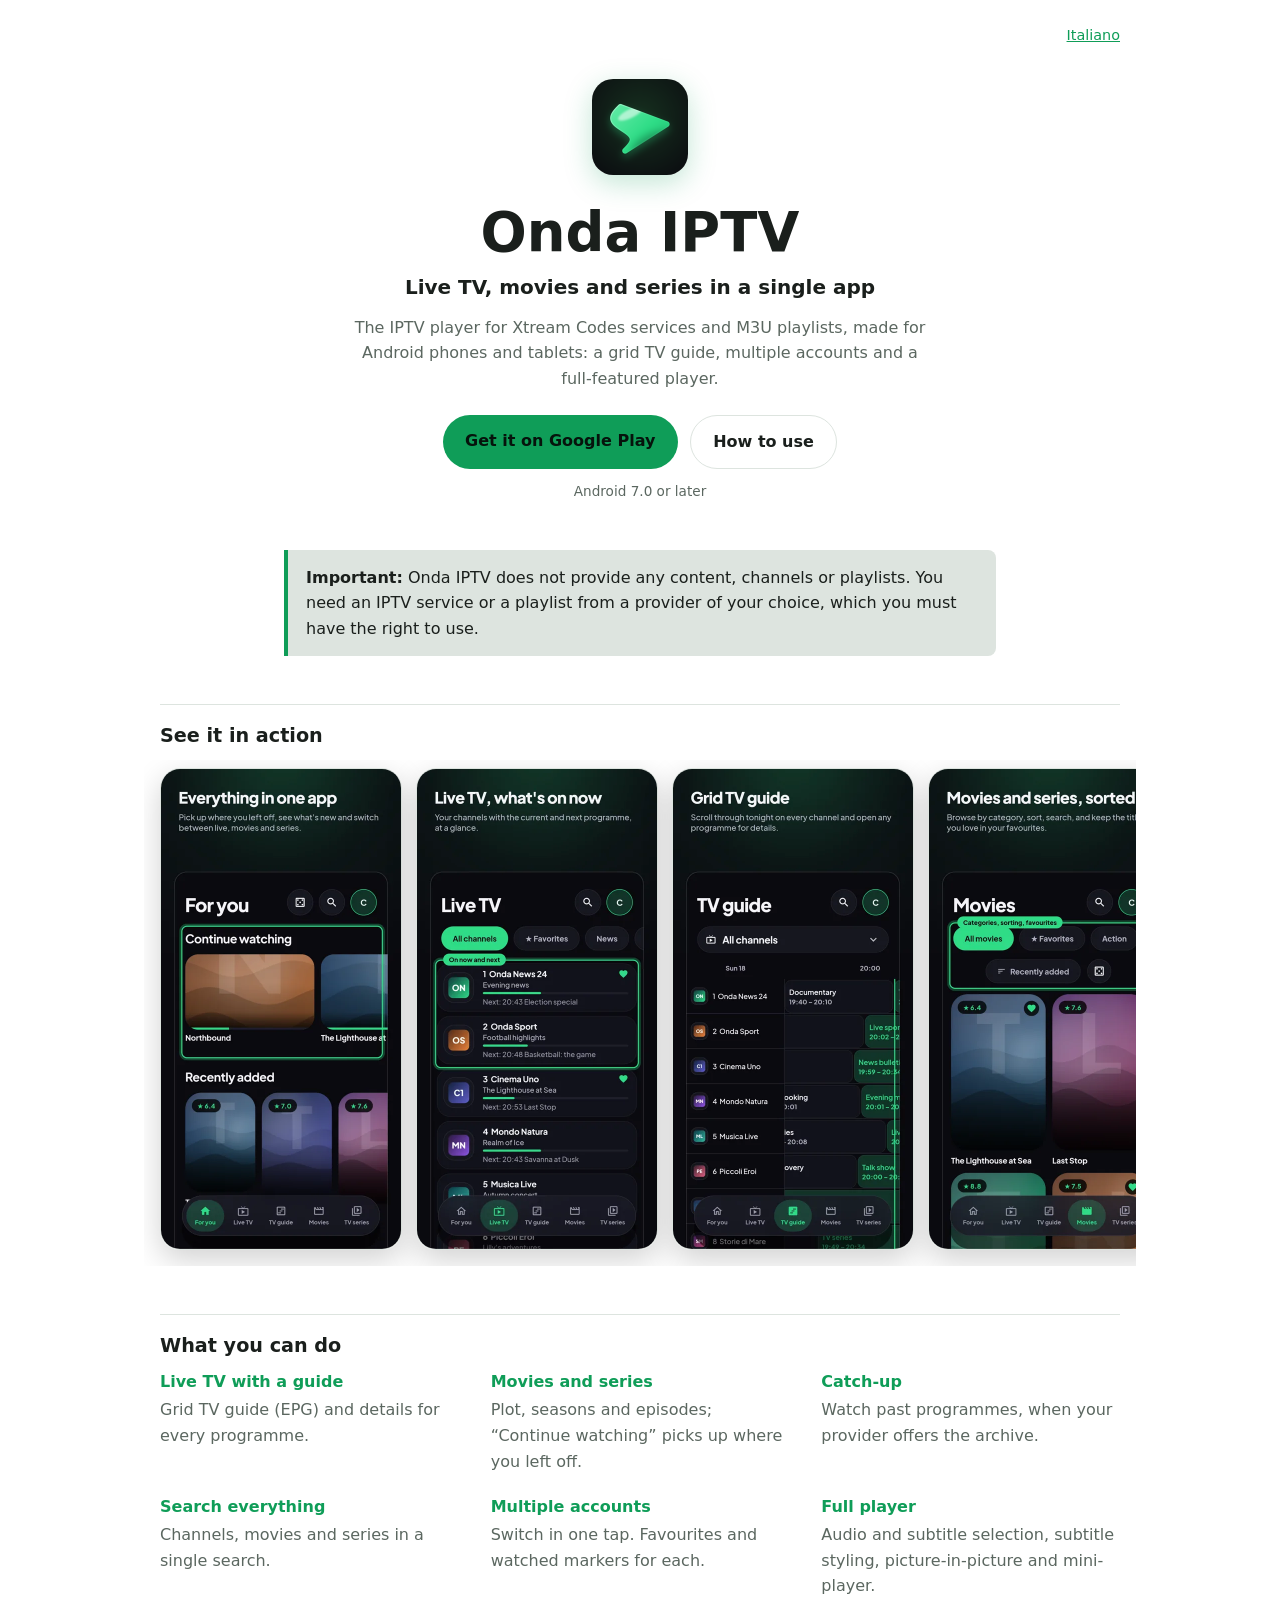
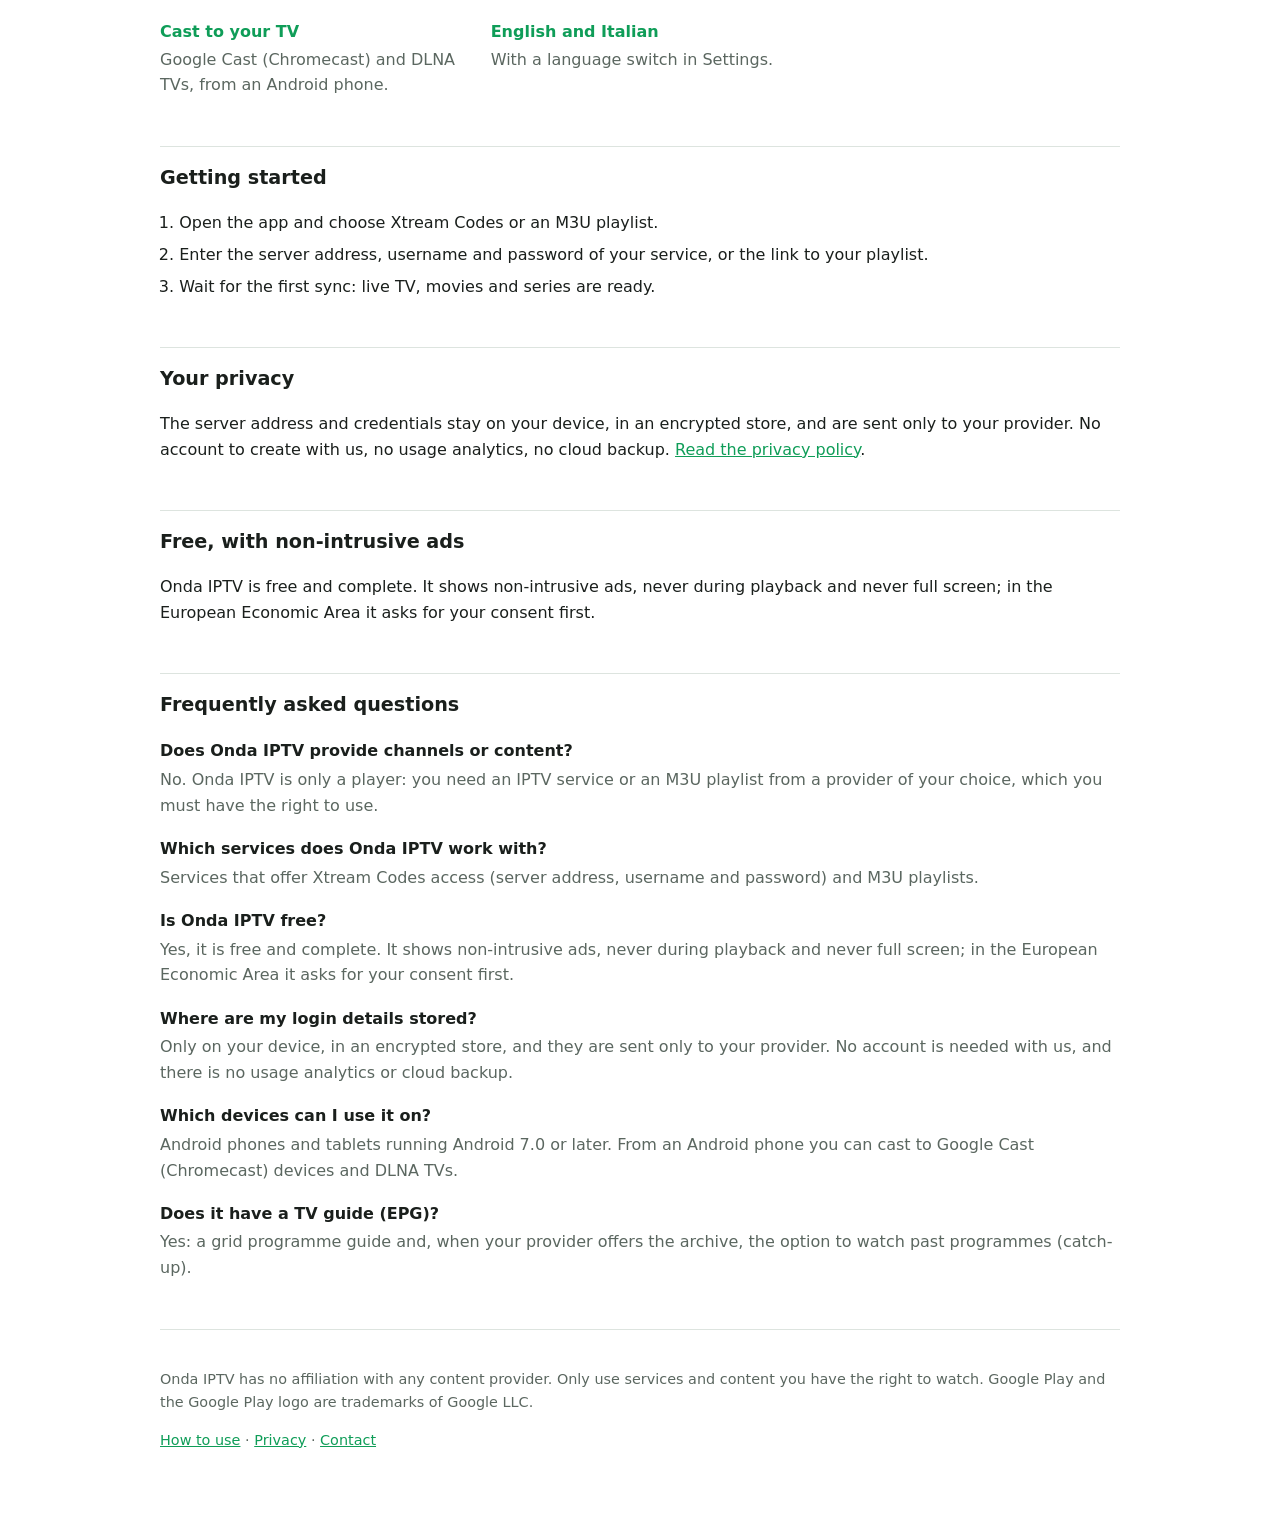
==== en/index.html @ b8cea9fd "update" ====
<!doctype html>
<html lang="en">
<head>
<meta charset="utf-8">
<meta name="viewport" content="width=device-width, initial-scale=1">
<meta name="description" content="Onda IPTV: live TV with a TV guide (EPG), movies and series in a single Android app. For Xtream Codes services and M3U playlists. Available on Google Play.">
<link rel="canonical" href="https://monty291.github.io/en/">
<link rel="alternate" hreflang="en" href="https://monty291.github.io/en/">
<link rel="alternate" hreflang="it" href="https://monty291.github.io/">
<link rel="alternate" hreflang="x-default" href="https://monty291.github.io/">
<meta property="og:type" content="website">
<meta property="og:site_name" content="Onda IPTV">
<meta property="og:locale" content="en_GB">
<meta property="og:url" content="https://monty291.github.io/en/">
<meta property="og:title" content="Onda IPTV — the IPTV player for Xtream Codes and M3U">
<meta property="og:description" content="Onda IPTV: live TV with a TV guide (EPG), movies and series in a single Android app. For Xtream Codes services and M3U playlists. Available on Google Play.">
<meta property="og:image" content="https://monty291.github.io/img/icon-512.png">
<meta name="twitter:card" content="summary">
<meta name="theme-color" content="#0f1411" media="(prefers-color-scheme: dark)">
<script type="application/ld+json">{"@context":"https://schema.org","@graph":[{"@type":"MobileApplication","@id":"https://monty291.github.io/en/#app","name":"Onda IPTV","alternateName":"Onda IPTV Player","description":"Onda IPTV: live TV with a TV guide (EPG), movies and series in a single Android app. For Xtream Codes services and M3U playlists. Available on Google Play.","url":"https://monty291.github.io/en/","inLanguage":"en","applicationCategory":"MultimediaApplication","operatingSystem":"Android 7.0+","softwareRequirements":"An IPTV service with Xtream Codes access or an M3U playlist","downloadUrl":"https://play.google.com/store/apps/details?id=com.montys.iptvsmplayer&hl=en","installUrl":"https://play.google.com/store/apps/details?id=com.montys.iptvsmplayer&hl=en","image":"https://monty291.github.io/img/icon-512.png","screenshot":["https://monty291.github.io/img/en-01-home.webp","https://monty291.github.io/img/en-02-live.webp","https://monty291.github.io/img/en-03-guide.webp","https://monty291.github.io/img/en-06-catalog.webp","https://monty291.github.io/img/en-07-player.webp"],"offers":{"@type":"Offer","price":"0","priceCurrency":"EUR"}},{"@type":"FAQPage","@id":"https://monty291.github.io/en/#faq","inLanguage":"en","mainEntity":[{"@type":"Question","name":"Does Onda IPTV provide channels or content?","acceptedAnswer":{"@type":"Answer","text":"No. Onda IPTV is only a player: you need an IPTV service or an M3U playlist from a provider of your choice, which you must have the right to use."}},{"@type":"Question","name":"Which services does Onda IPTV work with?","acceptedAnswer":{"@type":"Answer","text":"Services that offer Xtream Codes access (server address, username and password) and M3U playlists."}},{"@type":"Question","name":"Is Onda IPTV free?","acceptedAnswer":{"@type":"Answer","text":"Yes, it is free and complete. It shows non-intrusive ads, never during playback and never full screen; in the European Economic Area it asks for your consent first."}},{"@type":"Question","name":"Where are my login details stored?","acceptedAnswer":{"@type":"Answer","text":"Only on your device, in an encrypted store, and they are sent only to your provider. No account is needed with us, and there is no usage analytics or cloud backup."}},{"@type":"Question","name":"Which devices can I use it on?","acceptedAnswer":{"@type":"Answer","text":"Android phones and tablets running Android 7.0 or later. From an Android phone you can cast to Google Cast (Chromecast) devices and DLNA TVs."}},{"@type":"Question","name":"Does it have a TV guide (EPG)?","acceptedAnswer":{"@type":"Answer","text":"Yes: a grid programme guide and, when your provider offers the archive, the option to watch past programmes (catch-up)."}}]}]}</script>
<title>Onda IPTV — the IPTV player for Xtream Codes and M3U</title>
<link rel="icon" href="/img/icon.png">
<link rel="stylesheet" href="/site.css">
</head>
<body class="landing">
<main>
<p class="alt"><a href="/" hreflang="it">Italiano</a></p>
<header class="hero">
<img class="app-icon" src="/img/icon.png" width="96" height="96" alt="">
<h1>Onda IPTV</h1>
<p class="tagline">Live TV, movies and series in a single app</p>
<p class="lead">The IPTV player for Xtream Codes services and M3U playlists, made for Android phones and tablets: a grid TV guide, multiple accounts and a full-featured player.</p>
<p class="cta-row"><a class="cta" href="https://play.google.com/store/apps/details?id=com.montys.iptvsmplayer&hl=en">Get it on Google Play</a>
<a class="secondary" href="/guide/">How to use</a></p>
<p class="cta-note">Android 7.0 or later</p>
</header>

<p class="notice" role="note"><strong>Important:</strong> Onda IPTV does not provide any content, channels or playlists. You need an IPTV service or a playlist from a provider of your choice, which you must have the right to use.</p>

<section aria-labelledby="shots">
<h2 id="shots">See it in action</h2>
<ul class="shots">
<li><img src="/img/en-01-home.webp" width="480" height="960" alt="For you screen with items to resume" ></li>
<li><img src="/img/en-02-live.webp" width="480" height="960" alt="Live TV showing what is on now and next" loading="lazy"></li>
<li><img src="/img/en-03-guide.webp" width="480" height="960" alt="Grid TV guide (EPG)" loading="lazy"></li>
<li><img src="/img/en-06-catalog.webp" width="480" height="960" alt="Movies and series catalogue" loading="lazy"></li>
<li><img src="/img/en-07-player.webp" width="480" height="960" alt="Player with audio and subtitle selection" loading="lazy"></li>
</ul>
</section>

<section aria-labelledby="features">
<h2 id="features">What you can do</h2>
<ul class="features">
<li><h3>Live TV with a guide</h3><p>Grid TV guide (EPG) and details for every programme.</p></li>
<li><h3>Movies and series</h3><p>Plot, seasons and episodes; “Continue watching” picks up where you left off.</p></li>
<li><h3>Catch-up</h3><p>Watch past programmes, when your provider offers the archive.</p></li>
<li><h3>Search everything</h3><p>Channels, movies and series in a single search.</p></li>
<li><h3>Multiple accounts</h3><p>Switch in one tap. Favourites and watched markers for each.</p></li>
<li><h3>Full player</h3><p>Audio and subtitle selection, subtitle styling, picture-in-picture and mini-player.</p></li>
<li><h3>Cast to your TV</h3><p>Google Cast (Chromecast) and DLNA TVs, from an Android phone.</p></li>
<li><h3>English and Italian</h3><p>With a language switch in Settings.</p></li>
</ul>
</section>

<section aria-labelledby="start">
<h2 id="start">Getting started</h2>
<ol class="steps">
<li>Open the app and choose Xtream Codes or an M3U playlist.</li>
<li>Enter the server address, username and password of your service, or the link to your playlist.</li>
<li>Wait for the first sync: live TV, movies and series are ready.</li>
</ol>
</section>

<section aria-labelledby="privacy">
<h2 id="privacy">Your privacy</h2>
<p>The server address and credentials stay on your device, in an encrypted store, and are sent only to your provider. No account to create with us, no usage analytics, no cloud backup. <a href="/privacy/en/">Read the privacy policy</a>.</p>
</section>

<section aria-labelledby="ads">
<h2 id="ads">Free, with non-intrusive ads</h2>
<p>Onda IPTV is free and complete. It shows non-intrusive ads, never during playback and never full screen; in the European Economic Area it asks for your consent first.</p>
</section>

<section aria-labelledby="faq">
<h2 id="faq">Frequently asked questions</h2>
<dl class="faq">
<dt>Does Onda IPTV provide channels or content?</dt>
<dd>No. Onda IPTV is only a player: you need an IPTV service or an M3U playlist from a provider of your choice, which you must have the right to use.</dd>
<dt>Which services does Onda IPTV work with?</dt>
<dd>Services that offer Xtream Codes access (server address, username and password) and M3U playlists.</dd>
<dt>Is Onda IPTV free?</dt>
<dd>Yes, it is free and complete. It shows non-intrusive ads, never during playback and never full screen; in the European Economic Area it asks for your consent first.</dd>
<dt>Where are my login details stored?</dt>
<dd>Only on your device, in an encrypted store, and they are sent only to your provider. No account is needed with us, and there is no usage analytics or cloud backup.</dd>
<dt>Which devices can I use it on?</dt>
<dd>Android phones and tablets running Android 7.0 or later. From an Android phone you can cast to Google Cast (Chromecast) devices and DLNA TVs.</dd>
<dt>Does it have a TV guide (EPG)?</dt>
<dd>Yes: a grid programme guide and, when your provider offers the archive, the option to watch past programmes (catch-up).</dd>
</dl>
</section>

<footer class="site-footer">
<p>Onda IPTV has no affiliation with any content provider. Only use services and content you have the right to watch. Google Play and the Google Play logo are trademarks of Google LLC.</p>
<p><a href="/guide/">How to use</a> · <a href="/privacy/en/">Privacy</a> · <a href="mailto:salvo.monty00@gmail.com">Contact</a></p>
</footer>
</main>
</body>
</html>
---- site.css ----
:root {
  color-scheme: light dark;
  --bg: #ffffff;
  --fg: #1a1f1c;
  --muted: #5b6760;
  --accent: #0f9d58;
  --rule: #dde4df;
}
@media (prefers-color-scheme: dark) {
  :root {
    --bg: #0f1411;
    --fg: #e7ece9;
    --muted: #9aa8a0;
    --accent: #2edc86;
    --rule: #26302a;
  }
}
html { background: var(--bg); }
body {
  margin: 0;
  color: var(--fg);
  background: var(--bg);
  font: 16px/1.6 system-ui, -apple-system, "Segoe UI", Roboto, sans-serif;
}
main { max-width: 42rem; margin: 0 auto; padding: 1.5rem 1rem 4rem; }
h1 { font-size: 1.8rem; line-height: 1.25; margin: 1rem 0 0.5rem; }
h2 { font-size: 1.2rem; margin: 2rem 0 0.5rem; padding-top: 1rem; border-top: 1px solid var(--rule); }
p, li { overflow-wrap: anywhere; }
a { color: var(--accent); }
code { font-family: ui-monospace, Consolas, monospace; font-size: 0.9em; }
.alt { text-align: right; margin: 0; font-size: 0.9rem; color: var(--muted); }

/* Landing page */
.landing main { max-width: 60rem; }
.landing h2 { margin-top: 3rem; }
.hero { text-align: center; padding: 2rem 0 1rem; }
.app-icon { border-radius: 22%; box-shadow: 0 8px 28px rgba(15, 157, 88, 0.25); }
.hero h1 { font-size: clamp(2.2rem, 1.4rem + 4vw, 3.4rem); margin: 1rem 0 0.25rem; }
.tagline { font-size: 1.25rem; font-weight: 600; margin: 0; }
.lead { color: var(--muted); max-width: 36rem; margin: 0.75rem auto 1.5rem; }
.cta-row { display: flex; flex-wrap: wrap; gap: 0.75rem; justify-content: center; margin: 0; }
.cta, .secondary {
  display: inline-block; padding: 0.8rem 1.4rem; border-radius: 999px;
  font-weight: 600; text-decoration: none; min-height: 1.5rem;
  transition: transform 150ms ease, box-shadow 150ms ease;
}
.cta { background: var(--accent); color: #06130c; }
.secondary { border: 1px solid var(--rule); color: var(--fg); }
.cta:hover, .secondary:hover { transform: translateY(-2px); }
.cta:focus-visible, .secondary:focus-visible, .site-footer a:focus-visible {
  outline: 3px solid var(--accent); outline-offset: 3px;
}
.cta-note { color: var(--muted); font-size: 0.85rem; margin: 0.75rem 0 0; }
.notice {
  margin: 2rem auto 0; max-width: 42rem; padding: 0.9rem 1.1rem;
  border-left: 4px solid var(--accent); background: var(--rule); border-radius: 0 8px 8px 0;
}
.shots {
  display: flex; gap: 1rem; list-style: none; padding: 0.5rem 1rem 1rem; margin: 0 -1rem;
  overflow-x: auto; scroll-snap-type: x mandatory; scroll-padding: 0 1rem;
}
.shots li { flex: 0 0 min(15rem, 62vw); scroll-snap-align: start; }
.shots img {
  display: block; width: 100%; height: auto; border-radius: 20px;
  border: 1px solid var(--rule); box-shadow: 0 10px 30px rgba(0, 0, 0, 0.18);
}
.features {
  list-style: none; padding: 0; margin: 0;
  display: grid; grid-template-columns: repeat(auto-fit, minmax(15rem, 1fr)); gap: 1.25rem 2rem;
}
.features h3 { font-size: 1rem; margin: 0 0 0.15rem; color: var(--accent); }
.features p { margin: 0; color: var(--muted); }
.steps { padding-left: 1.2rem; }
.steps li { margin: 0.4rem 0; }
.site-footer { margin-top: 3rem; padding-top: 1.5rem; border-top: 1px solid var(--rule); color: var(--muted); font-size: 0.9rem; }
@media (prefers-reduced-motion: reduce) {
  .cta, .secondary { transition: none; }
  .cta:hover, .secondary:hover { transform: none; }
}
.faq dt { font-weight: 600; margin-top: 1.1rem; }
.faq dd { margin: 0.2rem 0 0; color: var(--muted); }
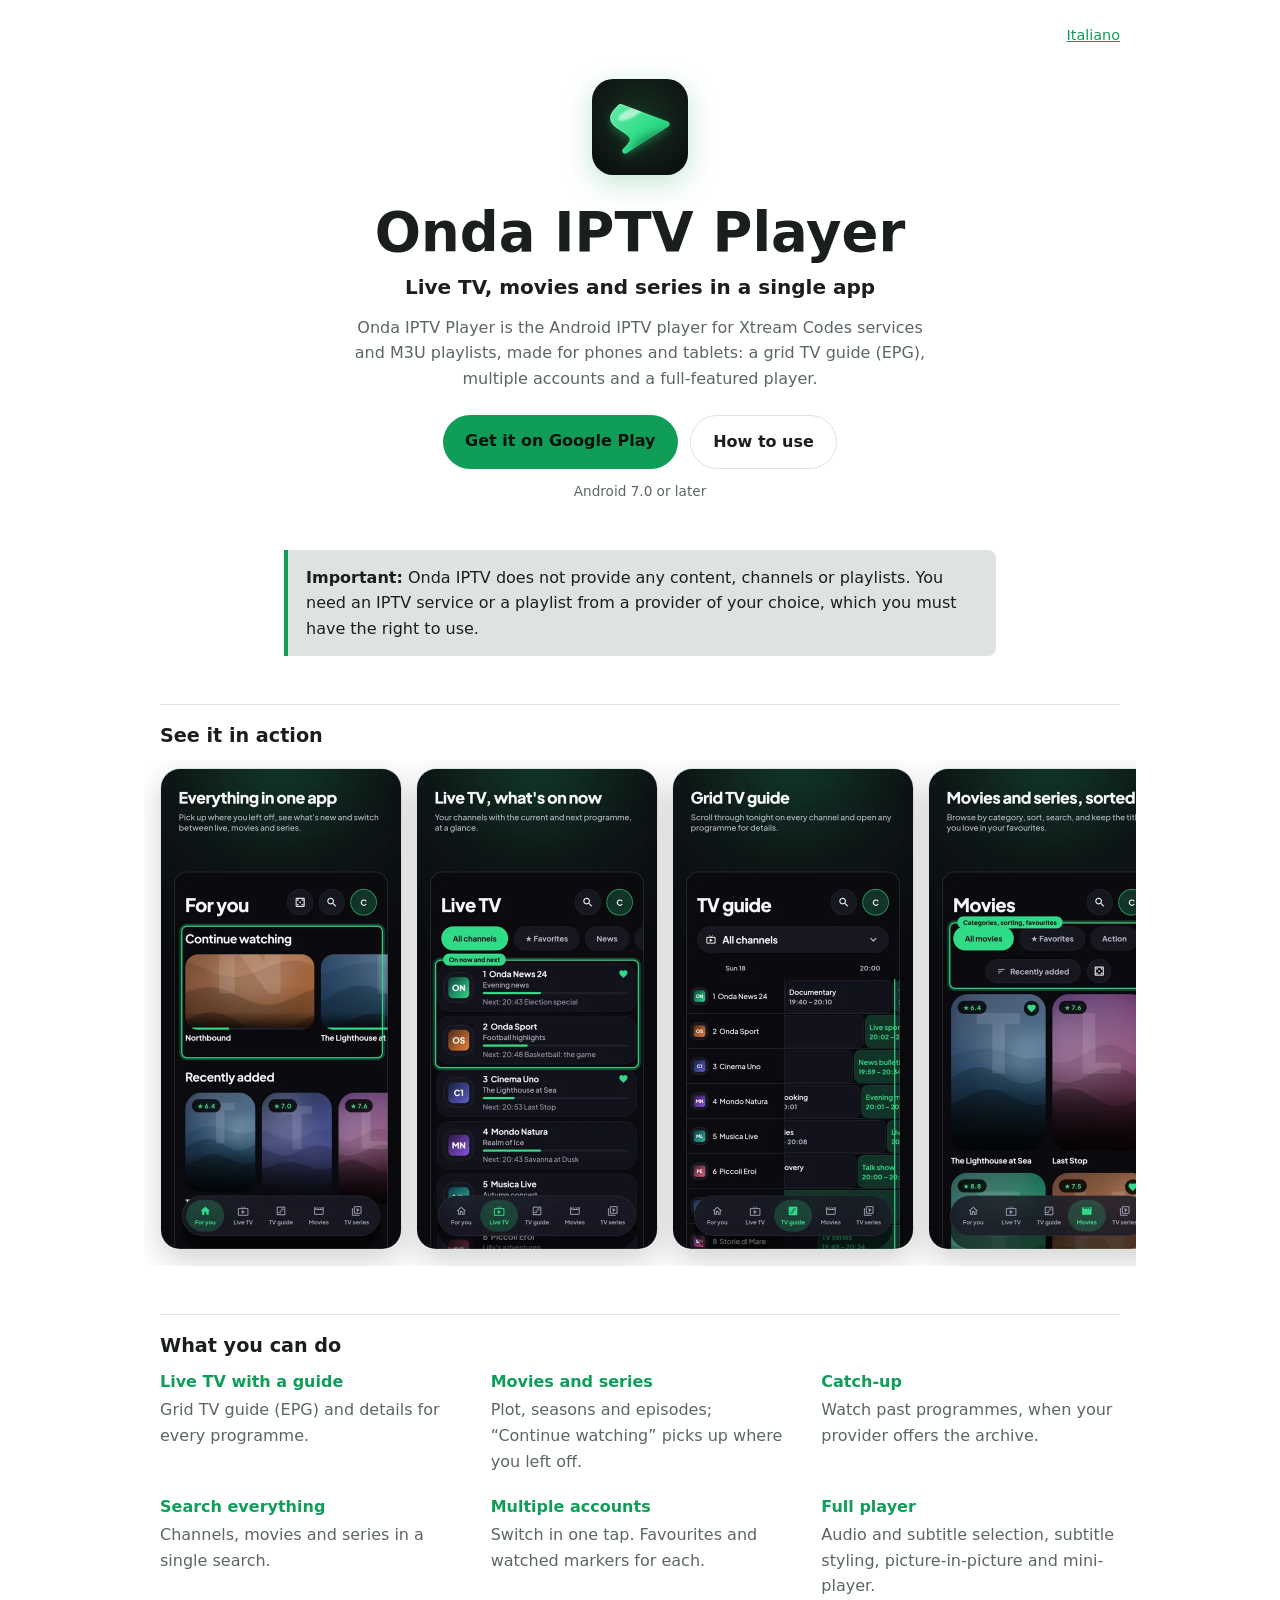
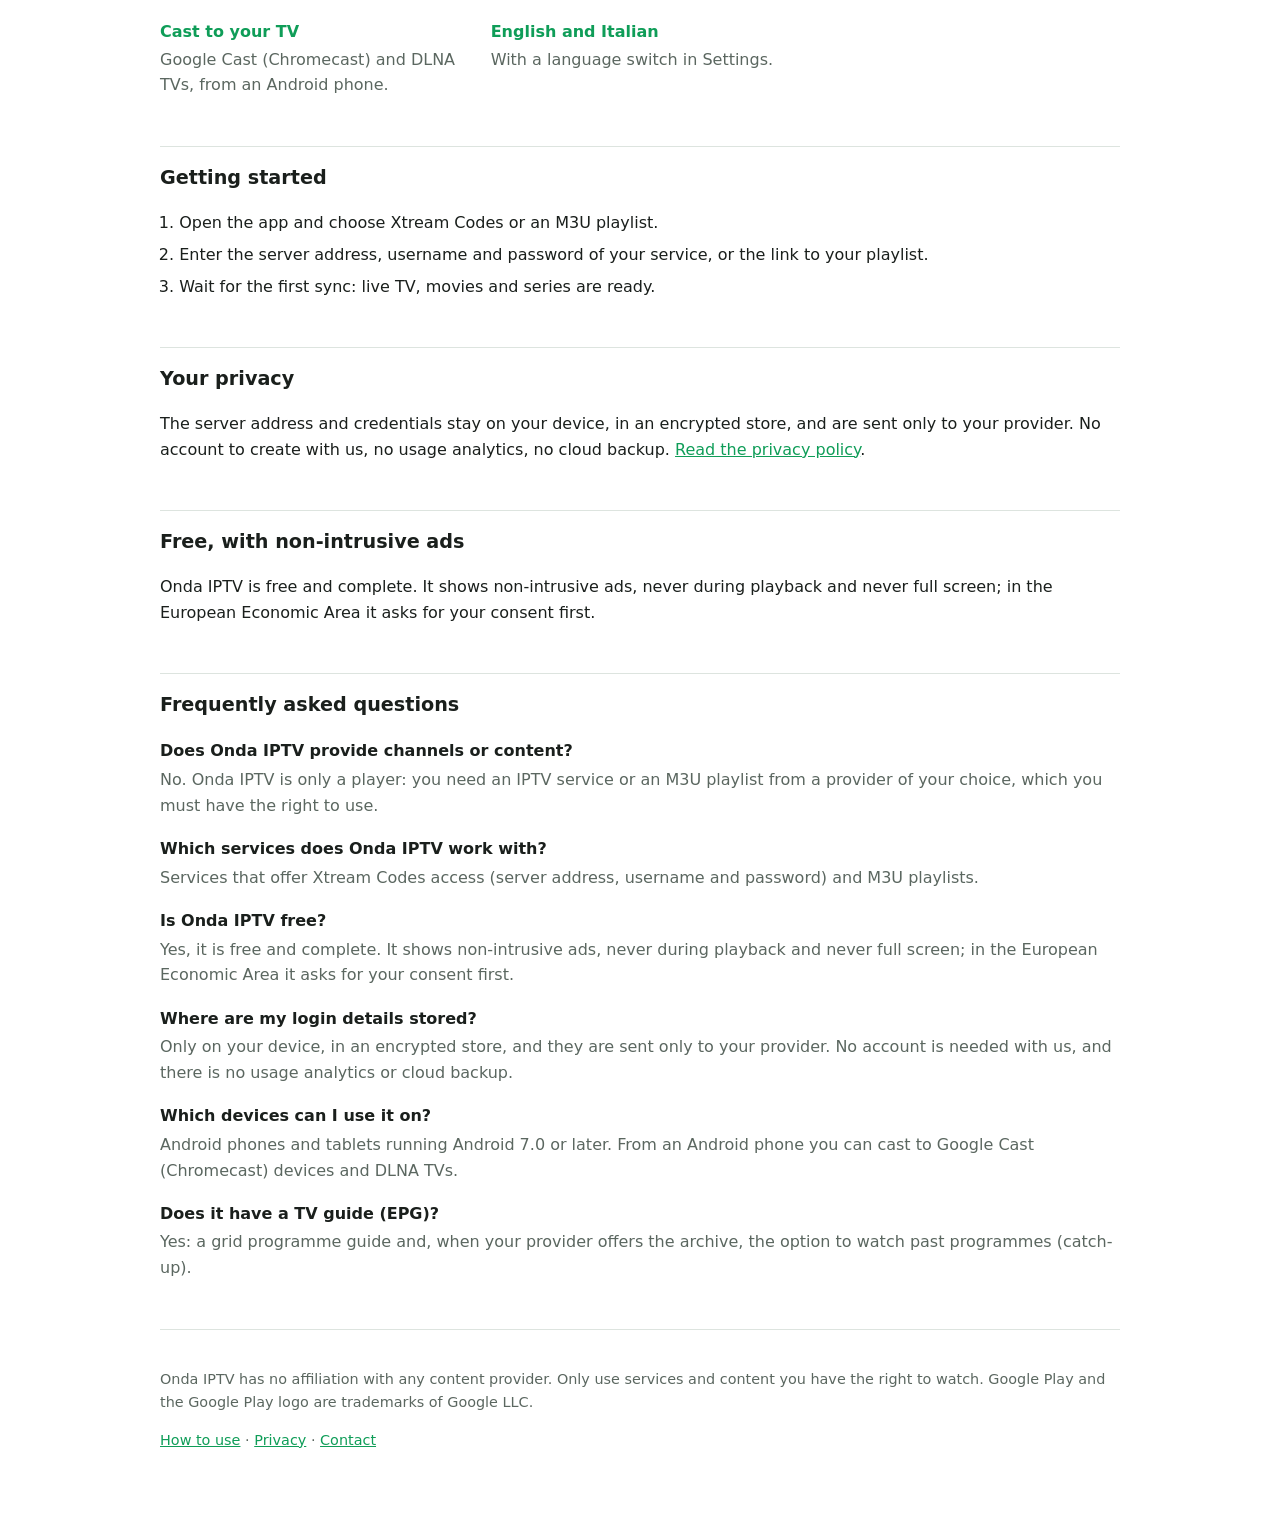
==== commit be51b354: "update" ====
--- a/en/index.html
+++ b/en/index.html
@@ -3,7 +3,7 @@
 <head>
 <meta charset="utf-8">
 <meta name="viewport" content="width=device-width, initial-scale=1">
-<meta name="description" content="Onda IPTV: live TV with a TV guide (EPG), movies and series in a single Android app. For Xtream Codes services and M3U playlists. Available on Google Play.">
+<meta name="description" content="Onda IPTV Player: an Android IPTV player with a TV guide (EPG), live TV, movies and series. For Xtream Codes services and M3U playlists. Free on Google Play.">
 <link rel="canonical" href="https://monty291.github.io/en/">
 <link rel="alternate" hreflang="en" href="https://monty291.github.io/en/">
 <link rel="alternate" hreflang="it" href="https://monty291.github.io/">
@@ -12,13 +12,13 @@
 <meta property="og:site_name" content="Onda IPTV">
 <meta property="og:locale" content="en_GB">
 <meta property="og:url" content="https://monty291.github.io/en/">
-<meta property="og:title" content="Onda IPTV — the IPTV player for Xtream Codes and M3U">
-<meta property="og:description" content="Onda IPTV: live TV with a TV guide (EPG), movies and series in a single Android app. For Xtream Codes services and M3U playlists. Available on Google Play.">
+<meta property="og:title" content="Onda IPTV Player — Android IPTV player for Xtream Codes and M3U">
+<meta property="og:description" content="Onda IPTV Player: an Android IPTV player with a TV guide (EPG), live TV, movies and series. For Xtream Codes services and M3U playlists. Free on Google Play.">
 <meta property="og:image" content="https://monty291.github.io/img/icon-512.png">
 <meta name="twitter:card" content="summary">
 <meta name="theme-color" content="#0f1411" media="(prefers-color-scheme: dark)">
-<script type="application/ld+json">{"@context":"https://schema.org","@graph":[{"@type":"MobileApplication","@id":"https://monty291.github.io/en/#app","name":"Onda IPTV","alternateName":"Onda IPTV Player","description":"Onda IPTV: live TV with a TV guide (EPG), movies and series in a single Android app. For Xtream Codes services and M3U playlists. Available on Google Play.","url":"https://monty291.github.io/en/","inLanguage":"en","applicationCategory":"MultimediaApplication","operatingSystem":"Android 7.0+","softwareRequirements":"An IPTV service with Xtream Codes access or an M3U playlist","downloadUrl":"https://play.google.com/store/apps/details?id=com.montys.iptvsmplayer&hl=en","installUrl":"https://play.google.com/store/apps/details?id=com.montys.iptvsmplayer&hl=en","image":"https://monty291.github.io/img/icon-512.png","screenshot":["https://monty291.github.io/img/en-01-home.webp","https://monty291.github.io/img/en-02-live.webp","https://monty291.github.io/img/en-03-guide.webp","https://monty291.github.io/img/en-06-catalog.webp","https://monty291.github.io/img/en-07-player.webp"],"offers":{"@type":"Offer","price":"0","priceCurrency":"EUR"}},{"@type":"FAQPage","@id":"https://monty291.github.io/en/#faq","inLanguage":"en","mainEntity":[{"@type":"Question","name":"Does Onda IPTV provide channels or content?","acceptedAnswer":{"@type":"Answer","text":"No. Onda IPTV is only a player: you need an IPTV service or an M3U playlist from a provider of your choice, which you must have the right to use."}},{"@type":"Question","name":"Which services does Onda IPTV work with?","acceptedAnswer":{"@type":"Answer","text":"Services that offer Xtream Codes access (server address, username and password) and M3U playlists."}},{"@type":"Question","name":"Is Onda IPTV free?","acceptedAnswer":{"@type":"Answer","text":"Yes, it is free and complete. It shows non-intrusive ads, never during playback and never full screen; in the European Economic Area it asks for your consent first."}},{"@type":"Question","name":"Where are my login details stored?","acceptedAnswer":{"@type":"Answer","text":"Only on your device, in an encrypted store, and they are sent only to your provider. No account is needed with us, and there is no usage analytics or cloud backup."}},{"@type":"Question","name":"Which devices can I use it on?","acceptedAnswer":{"@type":"Answer","text":"Android phones and tablets running Android 7.0 or later. From an Android phone you can cast to Google Cast (Chromecast) devices and DLNA TVs."}},{"@type":"Question","name":"Does it have a TV guide (EPG)?","acceptedAnswer":{"@type":"Answer","text":"Yes: a grid programme guide and, when your provider offers the archive, the option to watch past programmes (catch-up)."}}]}]}</script>
-<title>Onda IPTV — the IPTV player for Xtream Codes and M3U</title>
+<script type="application/ld+json">{"@context":"https://schema.org","@graph":[{"@type":"MobileApplication","@id":"https://monty291.github.io/en/#app","name":"Onda IPTV Player","alternateName":"Onda IPTV","description":"Onda IPTV Player: an Android IPTV player with a TV guide (EPG), live TV, movies and series. For Xtream Codes services and M3U playlists. Free on Google Play.","url":"https://monty291.github.io/en/","sameAs":["https://play.google.com/store/apps/details?id=com.montys.iptvsmplayer&hl=en"],"inLanguage":"en","applicationCategory":"MultimediaApplication","operatingSystem":"Android 7.0+","softwareRequirements":"An IPTV service with Xtream Codes access or an M3U playlist","downloadUrl":"https://play.google.com/store/apps/details?id=com.montys.iptvsmplayer&hl=en","installUrl":"https://play.google.com/store/apps/details?id=com.montys.iptvsmplayer&hl=en","image":"https://monty291.github.io/img/icon-512.png","screenshot":["https://monty291.github.io/img/en-01-home.webp","https://monty291.github.io/img/en-02-live.webp","https://monty291.github.io/img/en-03-guide.webp","https://monty291.github.io/img/en-06-catalog.webp","https://monty291.github.io/img/en-07-player.webp"],"offers":{"@type":"Offer","price":"0","priceCurrency":"EUR"}},{"@type":"FAQPage","@id":"https://monty291.github.io/en/#faq","inLanguage":"en","mainEntity":[{"@type":"Question","name":"Does Onda IPTV provide channels or content?","acceptedAnswer":{"@type":"Answer","text":"No. Onda IPTV is only a player: you need an IPTV service or an M3U playlist from a provider of your choice, which you must have the right to use."}},{"@type":"Question","name":"Which services does Onda IPTV work with?","acceptedAnswer":{"@type":"Answer","text":"Services that offer Xtream Codes access (server address, username and password) and M3U playlists."}},{"@type":"Question","name":"Is Onda IPTV free?","acceptedAnswer":{"@type":"Answer","text":"Yes, it is free and complete. It shows non-intrusive ads, never during playback and never full screen; in the European Economic Area it asks for your consent first."}},{"@type":"Question","name":"Where are my login details stored?","acceptedAnswer":{"@type":"Answer","text":"Only on your device, in an encrypted store, and they are sent only to your provider. No account is needed with us, and there is no usage analytics or cloud backup."}},{"@type":"Question","name":"Which devices can I use it on?","acceptedAnswer":{"@type":"Answer","text":"Android phones and tablets running Android 7.0 or later. From an Android phone you can cast to Google Cast (Chromecast) devices and DLNA TVs."}},{"@type":"Question","name":"Does it have a TV guide (EPG)?","acceptedAnswer":{"@type":"Answer","text":"Yes: a grid programme guide and, when your provider offers the archive, the option to watch past programmes (catch-up)."}}]}]}</script>
+<title>Onda IPTV Player — Android IPTV player for Xtream Codes and M3U</title>
 <link rel="icon" href="/img/icon.png">
 <link rel="stylesheet" href="/site.css">
 </head>
@@ -27,9 +27,9 @@
 <p class="alt"><a href="/" hreflang="it">Italiano</a></p>
 <header class="hero">
 <img class="app-icon" src="/img/icon.png" width="96" height="96" alt="">
-<h1>Onda IPTV</h1>
+<h1>Onda IPTV Player</h1>
 <p class="tagline">Live TV, movies and series in a single app</p>
-<p class="lead">The IPTV player for Xtream Codes services and M3U playlists, made for Android phones and tablets: a grid TV guide, multiple accounts and a full-featured player.</p>
+<p class="lead">Onda IPTV Player is the Android IPTV player for Xtream Codes services and M3U playlists, made for phones and tablets: a grid TV guide (EPG), multiple accounts and a full-featured player.</p>
 <p class="cta-row"><a class="cta" href="https://play.google.com/store/apps/details?id=com.montys.iptvsmplayer&hl=en">Get it on Google Play</a>
 <a class="secondary" href="/guide/">How to use</a></p>
 <p class="cta-note">Android 7.0 or later</p>
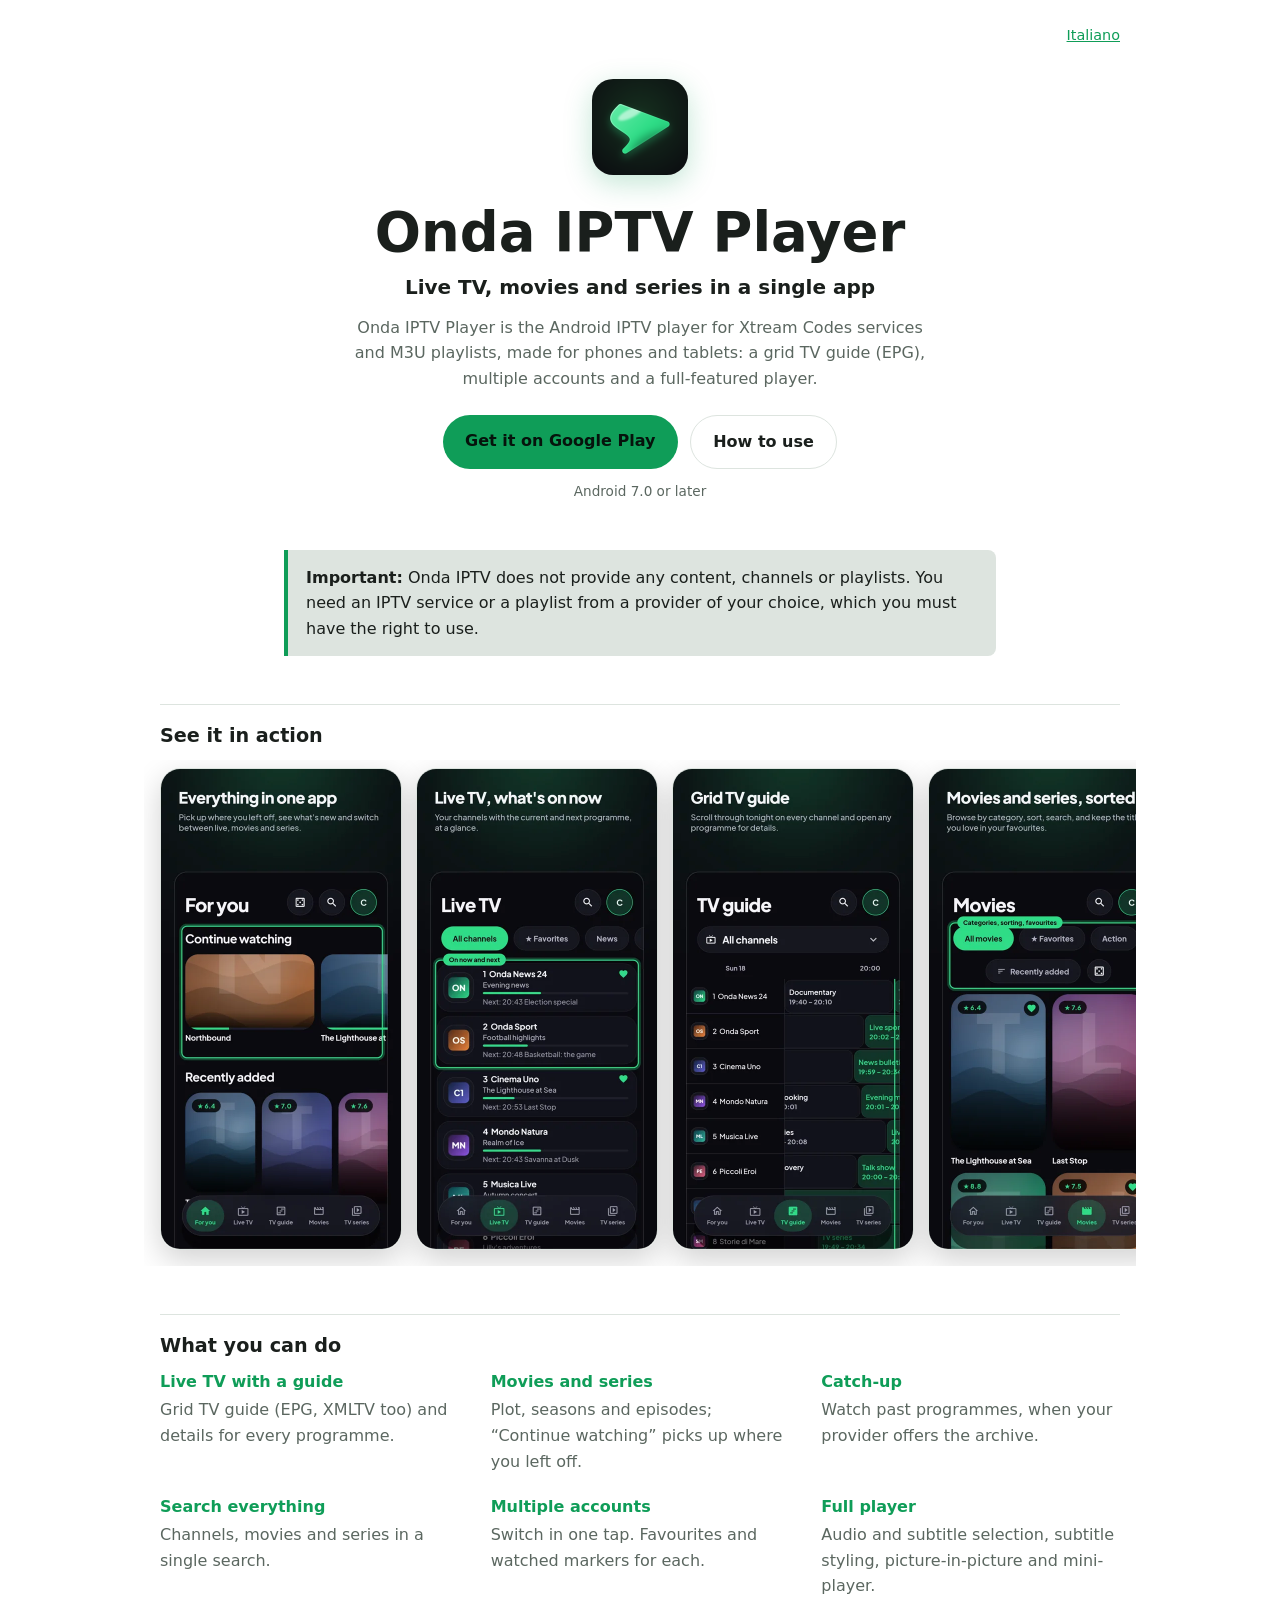
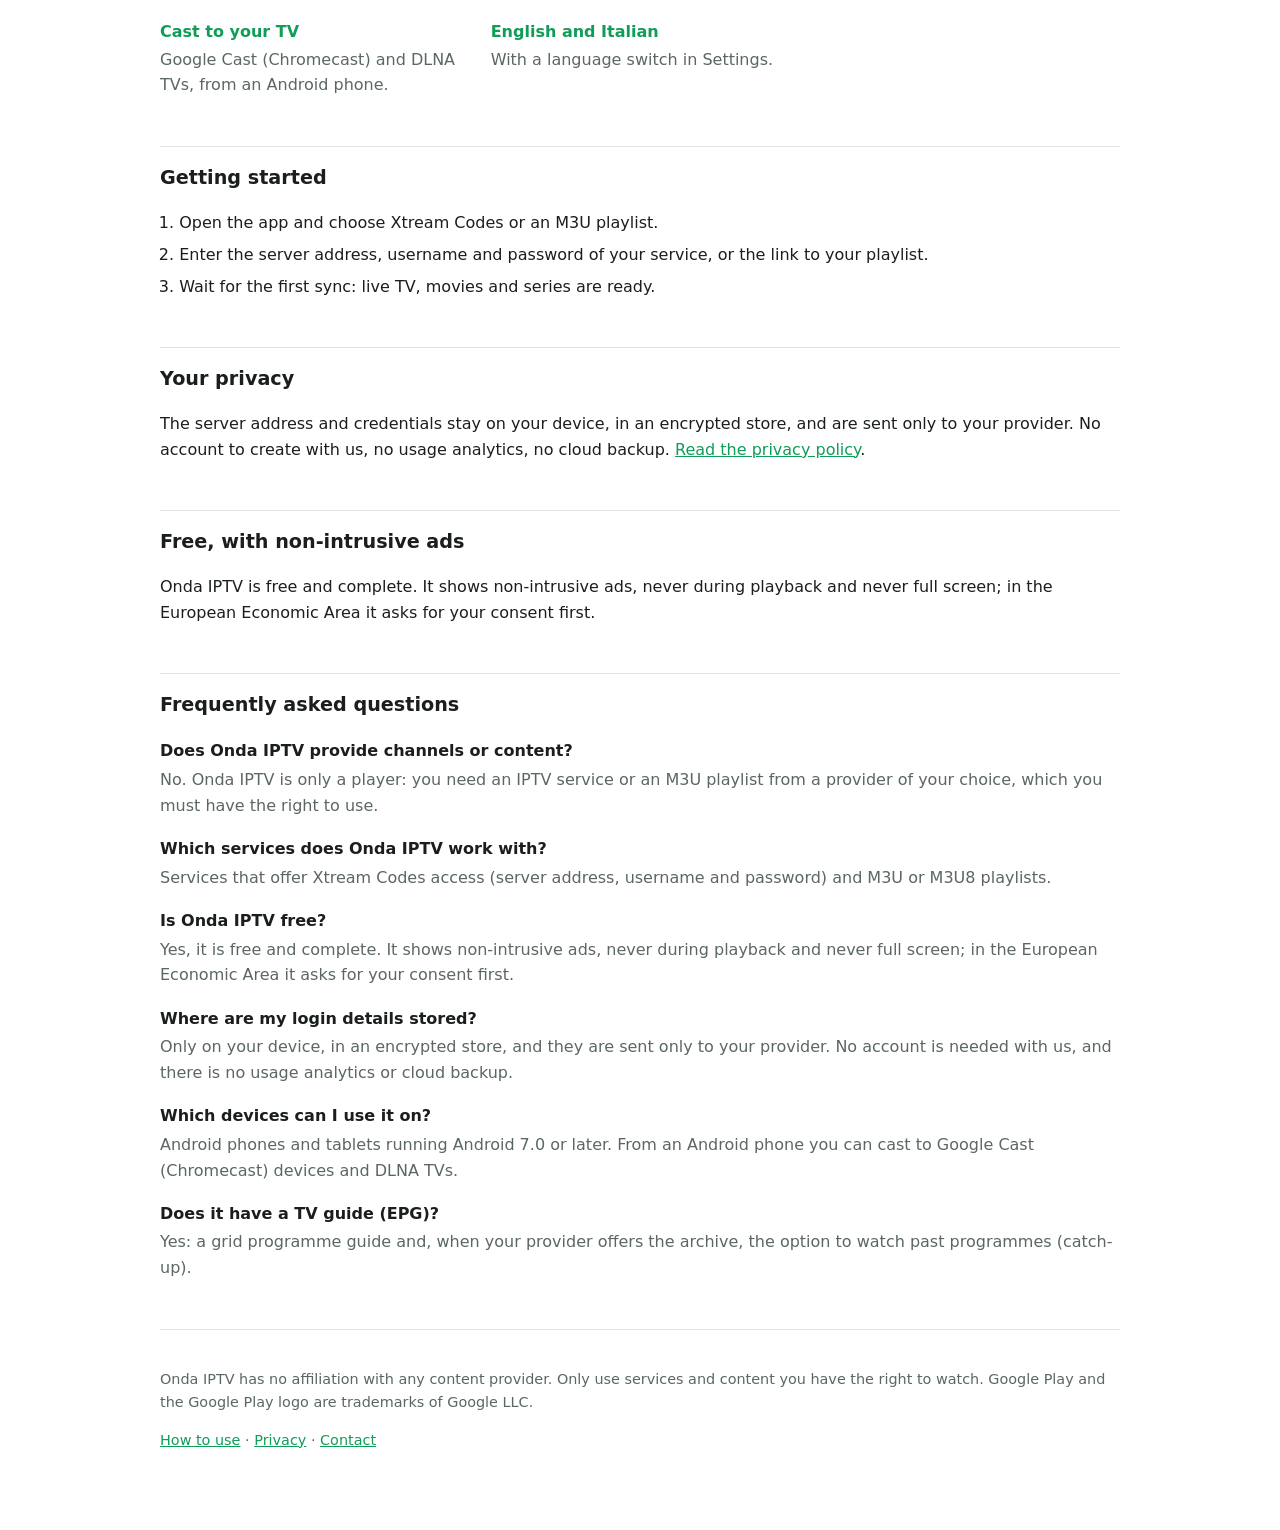
==== commit bedb04dc: "update" ====
--- a/en/index.html
+++ b/en/index.html
@@ -17,7 +17,7 @@
 <meta property="og:image" content="https://monty291.github.io/img/icon-512.png">
 <meta name="twitter:card" content="summary">
 <meta name="theme-color" content="#0f1411" media="(prefers-color-scheme: dark)">
-<script type="application/ld+json">{"@context":"https://schema.org","@graph":[{"@type":"MobileApplication","@id":"https://monty291.github.io/en/#app","name":"Onda IPTV Player","alternateName":"Onda IPTV","description":"Onda IPTV Player: an Android IPTV player with a TV guide (EPG), live TV, movies and series. For Xtream Codes services and M3U playlists. Free on Google Play.","url":"https://monty291.github.io/en/","sameAs":["https://play.google.com/store/apps/details?id=com.montys.iptvsmplayer&hl=en"],"inLanguage":"en","applicationCategory":"MultimediaApplication","operatingSystem":"Android 7.0+","softwareRequirements":"An IPTV service with Xtream Codes access or an M3U playlist","downloadUrl":"https://play.google.com/store/apps/details?id=com.montys.iptvsmplayer&hl=en","installUrl":"https://play.google.com/store/apps/details?id=com.montys.iptvsmplayer&hl=en","image":"https://monty291.github.io/img/icon-512.png","screenshot":["https://monty291.github.io/img/en-01-home.webp","https://monty291.github.io/img/en-02-live.webp","https://monty291.github.io/img/en-03-guide.webp","https://monty291.github.io/img/en-06-catalog.webp","https://monty291.github.io/img/en-07-player.webp"],"offers":{"@type":"Offer","price":"0","priceCurrency":"EUR"}},{"@type":"FAQPage","@id":"https://monty291.github.io/en/#faq","inLanguage":"en","mainEntity":[{"@type":"Question","name":"Does Onda IPTV provide channels or content?","acceptedAnswer":{"@type":"Answer","text":"No. Onda IPTV is only a player: you need an IPTV service or an M3U playlist from a provider of your choice, which you must have the right to use."}},{"@type":"Question","name":"Which services does Onda IPTV work with?","acceptedAnswer":{"@type":"Answer","text":"Services that offer Xtream Codes access (server address, username and password) and M3U playlists."}},{"@type":"Question","name":"Is Onda IPTV free?","acceptedAnswer":{"@type":"Answer","text":"Yes, it is free and complete. It shows non-intrusive ads, never during playback and never full screen; in the European Economic Area it asks for your consent first."}},{"@type":"Question","name":"Where are my login details stored?","acceptedAnswer":{"@type":"Answer","text":"Only on your device, in an encrypted store, and they are sent only to your provider. No account is needed with us, and there is no usage analytics or cloud backup."}},{"@type":"Question","name":"Which devices can I use it on?","acceptedAnswer":{"@type":"Answer","text":"Android phones and tablets running Android 7.0 or later. From an Android phone you can cast to Google Cast (Chromecast) devices and DLNA TVs."}},{"@type":"Question","name":"Does it have a TV guide (EPG)?","acceptedAnswer":{"@type":"Answer","text":"Yes: a grid programme guide and, when your provider offers the archive, the option to watch past programmes (catch-up)."}}]}]}</script>
+<script type="application/ld+json">{"@context":"https://schema.org","@graph":[{"@type":"MobileApplication","@id":"https://monty291.github.io/en/#app","name":"Onda IPTV Player","alternateName":"Onda IPTV","description":"Onda IPTV Player: an Android IPTV player with a TV guide (EPG), live TV, movies and series. For Xtream Codes services and M3U playlists. Free on Google Play.","url":"https://monty291.github.io/en/","sameAs":["https://play.google.com/store/apps/details?id=com.montys.iptvsmplayer&hl=en"],"inLanguage":"en","applicationCategory":"MultimediaApplication","operatingSystem":"Android 7.0+","softwareRequirements":"An IPTV service with Xtream Codes access or an M3U playlist","downloadUrl":"https://play.google.com/store/apps/details?id=com.montys.iptvsmplayer&hl=en","installUrl":"https://play.google.com/store/apps/details?id=com.montys.iptvsmplayer&hl=en","image":"https://monty291.github.io/img/icon-512.png","screenshot":["https://monty291.github.io/img/en-01-home.webp","https://monty291.github.io/img/en-02-live.webp","https://monty291.github.io/img/en-03-guide.webp","https://monty291.github.io/img/en-06-catalog.webp","https://monty291.github.io/img/en-07-player.webp"],"offers":{"@type":"Offer","price":"0","priceCurrency":"EUR"}},{"@type":"FAQPage","@id":"https://monty291.github.io/en/#faq","inLanguage":"en","mainEntity":[{"@type":"Question","name":"Does Onda IPTV provide channels or content?","acceptedAnswer":{"@type":"Answer","text":"No. Onda IPTV is only a player: you need an IPTV service or an M3U playlist from a provider of your choice, which you must have the right to use."}},{"@type":"Question","name":"Which services does Onda IPTV work with?","acceptedAnswer":{"@type":"Answer","text":"Services that offer Xtream Codes access (server address, username and password) and M3U or M3U8 playlists."}},{"@type":"Question","name":"Is Onda IPTV free?","acceptedAnswer":{"@type":"Answer","text":"Yes, it is free and complete. It shows non-intrusive ads, never during playback and never full screen; in the European Economic Area it asks for your consent first."}},{"@type":"Question","name":"Where are my login details stored?","acceptedAnswer":{"@type":"Answer","text":"Only on your device, in an encrypted store, and they are sent only to your provider. No account is needed with us, and there is no usage analytics or cloud backup."}},{"@type":"Question","name":"Which devices can I use it on?","acceptedAnswer":{"@type":"Answer","text":"Android phones and tablets running Android 7.0 or later. From an Android phone you can cast to Google Cast (Chromecast) devices and DLNA TVs."}},{"@type":"Question","name":"Does it have a TV guide (EPG)?","acceptedAnswer":{"@type":"Answer","text":"Yes: a grid programme guide and, when your provider offers the archive, the option to watch past programmes (catch-up)."}}]}]}</script>
 <title>Onda IPTV Player — Android IPTV player for Xtream Codes and M3U</title>
 <link rel="icon" href="/img/icon.png">
 <link rel="stylesheet" href="/site.css">
@@ -51,7 +51,7 @@
 <section aria-labelledby="features">
 <h2 id="features">What you can do</h2>
 <ul class="features">
-<li><h3>Live TV with a guide</h3><p>Grid TV guide (EPG) and details for every programme.</p></li>
+<li><h3>Live TV with a guide</h3><p>Grid TV guide (EPG, XMLTV too) and details for every programme.</p></li>
 <li><h3>Movies and series</h3><p>Plot, seasons and episodes; “Continue watching” picks up where you left off.</p></li>
 <li><h3>Catch-up</h3><p>Watch past programmes, when your provider offers the archive.</p></li>
 <li><h3>Search everything</h3><p>Channels, movies and series in a single search.</p></li>
@@ -87,7 +87,7 @@
 <dt>Does Onda IPTV provide channels or content?</dt>
 <dd>No. Onda IPTV is only a player: you need an IPTV service or an M3U playlist from a provider of your choice, which you must have the right to use.</dd>
 <dt>Which services does Onda IPTV work with?</dt>
-<dd>Services that offer Xtream Codes access (server address, username and password) and M3U playlists.</dd>
+<dd>Services that offer Xtream Codes access (server address, username and password) and M3U or M3U8 playlists.</dd>
 <dt>Is Onda IPTV free?</dt>
 <dd>Yes, it is free and complete. It shows non-intrusive ads, never during playback and never full screen; in the European Economic Area it asks for your consent first.</dd>
 <dt>Where are my login details stored?</dt>
